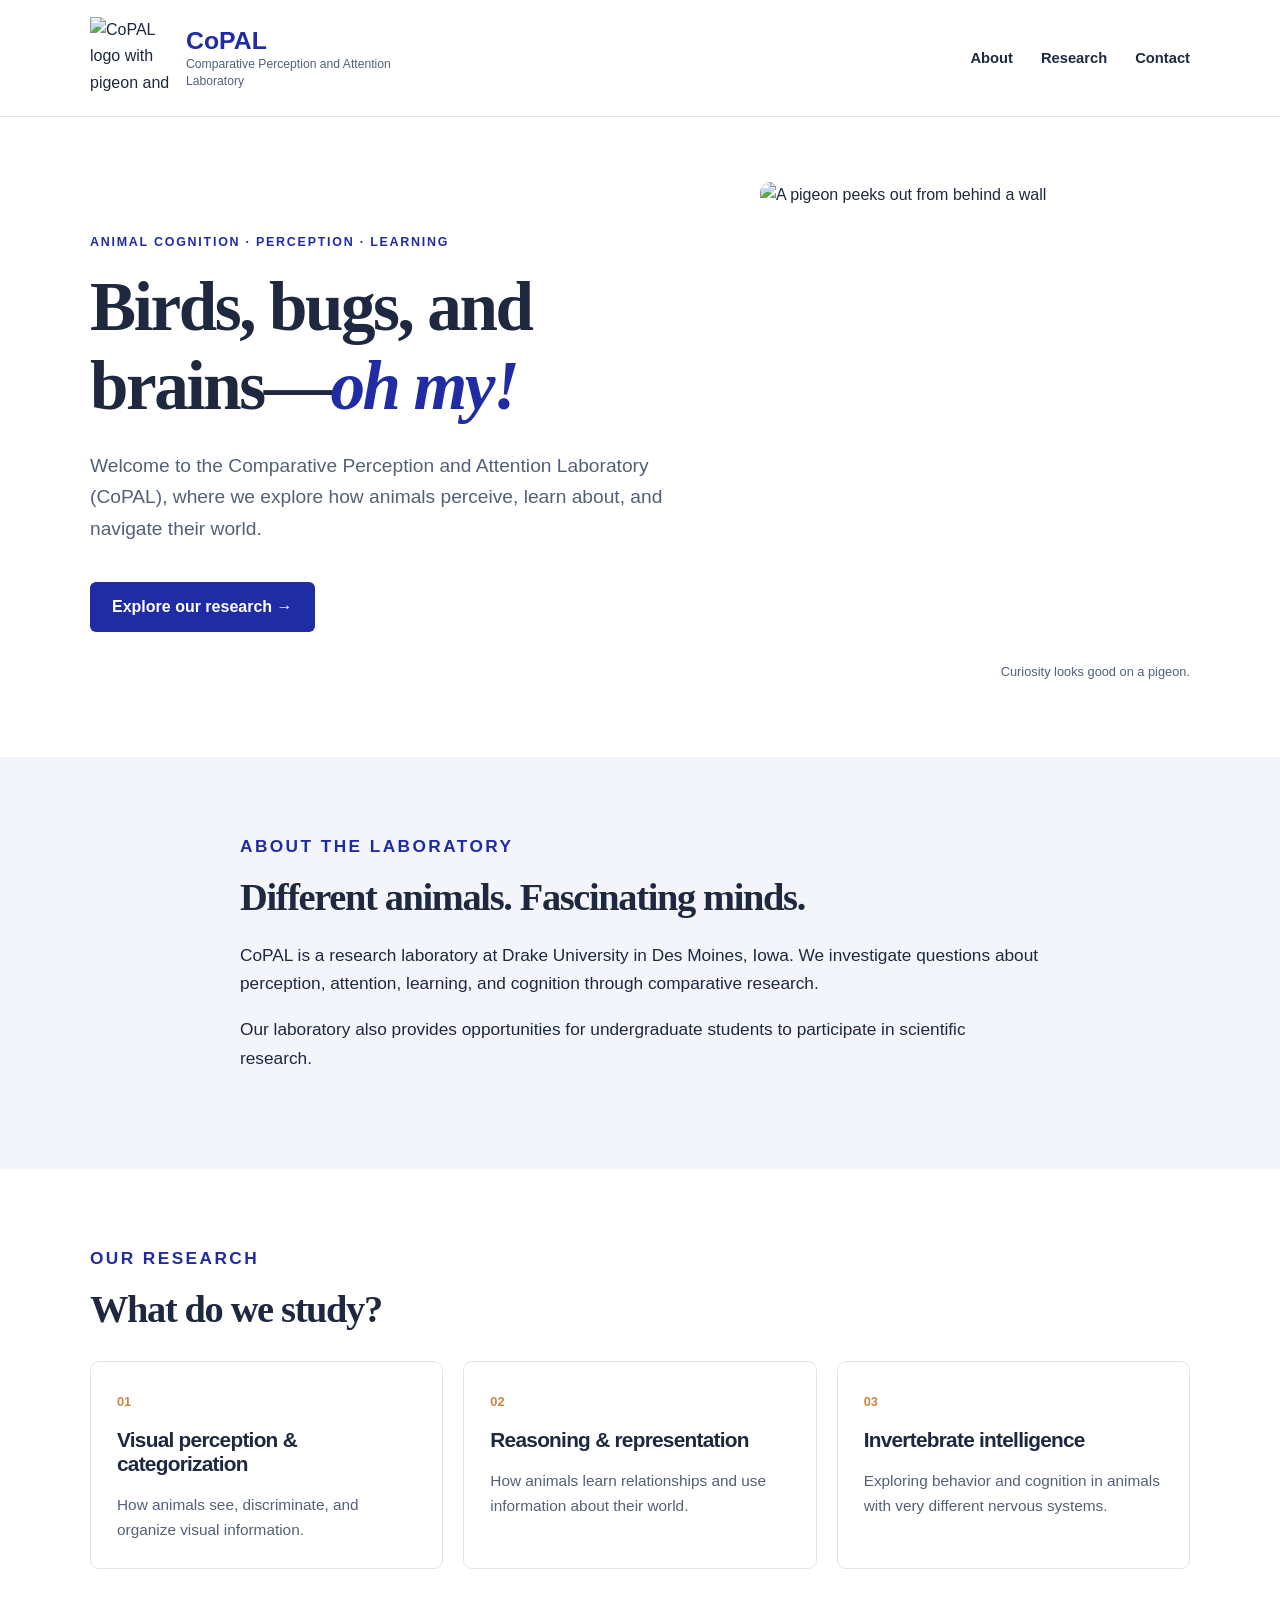
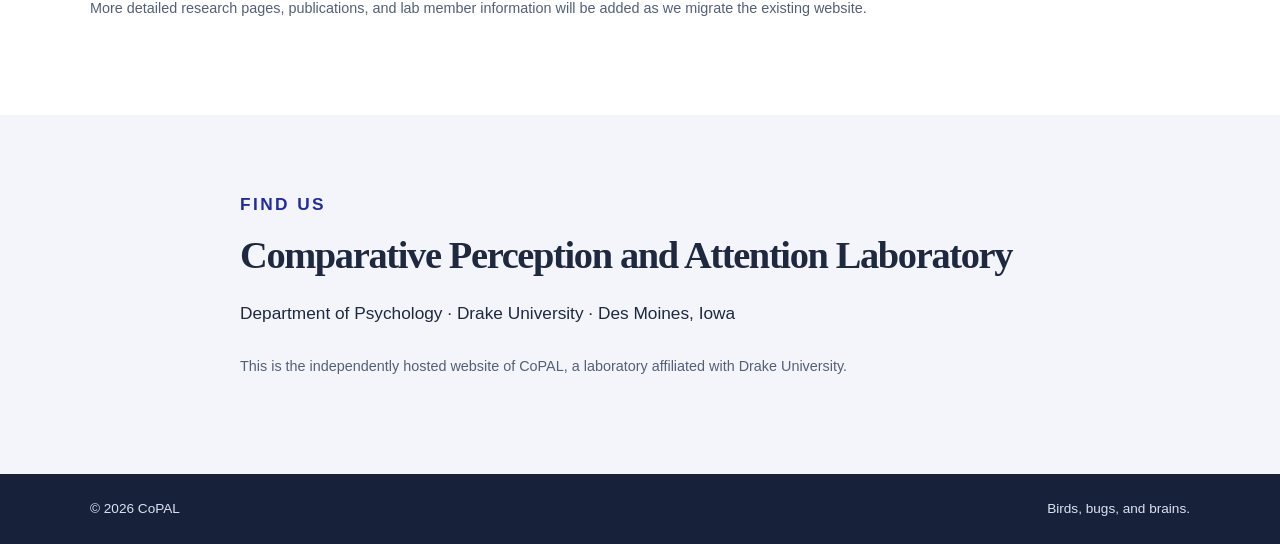
==== index.html @ 5a53067c "Add files via upload Back to a land of free, again!" ====
<!doctype html>
<html lang="en">
<head>
  <meta charset="utf-8">
  <meta name="viewport" content="width=device-width, initial-scale=1">
  <meta name="description" content="The Comparative Perception and Attention Laboratory (CoPAL) studies animal cognition, perception, and learning at Drake University.">
  <title>CoPAL | Comparative Perception and Attention Laboratory</title>
  <link rel="stylesheet" href="style.css">
</head>
<body>
  <a class="skip-link" href="#main">Skip to content</a>
  <header class="site-header">
    <div class="container header-inner">
      <a class="brand" href="index.html" aria-label="CoPAL home">
        <img src="images/copal-logo.png" alt="CoPAL logo with pigeon and cockroaches" width="82" height="82">
        <span><strong>CoPAL</strong><small>Comparative Perception and Attention Laboratory</small></span>
      </a>
      <nav aria-label="Main navigation">
        <a href="#about">About</a>
        <a href="#research">Research</a>
        <a href="#contact">Contact</a>
      </nav>
    </div>
  </header>
  <main id="main">
    <section class="hero container" aria-labelledby="hero-title">
      <div class="hero-copy">
        <p class="eyebrow">Animal cognition · Perception · Learning</p>
        <h1 id="hero-title">Birds, bugs, and brains—<em>oh my!</em></h1>
        <p class="intro">Welcome to the Comparative Perception and Attention Laboratory (CoPAL), where we explore how animals perceive, learn about, and navigate their world.</p>
        <a class="primary-link" href="#research">Explore our research <span aria-hidden="true">→</span></a>
      </div>
      <figure class="hero-photo">
        <img src="images/peeking-pigeon.jpg" alt="A pigeon peeks out from behind a wall" width="689" height="1024">
        <figcaption>Curiosity looks good on a pigeon.</figcaption>
      </figure>
    </section>
    <section id="about" class="section section-muted">
      <div class="container narrow">
        <p class="eyebrow">About the laboratory</p>
        <h2>Different animals. Fascinating minds.</h2>
        <p>CoPAL is a research laboratory at Drake University in Des Moines, Iowa. We investigate questions about perception, attention, learning, and cognition through comparative research.</p>
        <p>Our laboratory also provides opportunities for undergraduate students to participate in scientific research.</p>
      </div>
    </section>
    <section id="research" class="section container">
      <p class="eyebrow">Our research</p>
      <h2>What do we study?</h2>
      <div class="research-grid">
        <article class="research-card"><span class="card-number">01</span><h3>Visual perception &amp; categorization</h3><p>How animals see, discriminate, and organize visual information.</p></article>
        <article class="research-card"><span class="card-number">02</span><h3>Reasoning &amp; representation</h3><p>How animals learn relationships and use information about their world.</p></article>
        <article class="research-card"><span class="card-number">03</span><h3>Invertebrate intelligence</h3><p>Exploring behavior and cognition in animals with very different nervous systems.</p></article>
      </div>
      <p class="section-note">More detailed research pages, publications, and lab member information will be added as we migrate the existing website.</p>
    </section>
    <section id="contact" class="section section-muted">
      <div class="container narrow">
        <p class="eyebrow">Find us</p>
        <h2>Comparative Perception and Attention Laboratory</h2>
        <p>Department of Psychology · Drake University · Des Moines, Iowa</p>
        <p class="section-note">This is the independently hosted website of CoPAL, a laboratory affiliated with Drake University.</p>
      </div>
    </section>
  </main>
  <footer class="site-footer"><div class="container footer-inner"><span>© <span id="year">2026</span> CoPAL</span><span>Birds, bugs, and brains.</span></div></footer>
</body>
</html>
---- style.css ----
:root{--ink:#1e2940;--blue:#202ca4;--muted:#536078;--paper:#fff;--mist:#f3f5fa;--line:#dfe4ed;--accent:#cf8440}*{box-sizing:border-box}html{scroll-behavior:smooth}body{margin:0;background:var(--paper);color:var(--ink);font-family:Arial,Helvetica,sans-serif;line-height:1.65}a{color:var(--blue)}a:focus-visible{outline:3px solid var(--accent);outline-offset:4px}.container{width:min(1100px,calc(100% - 48px));margin:auto}.narrow{max-width:800px}.skip-link{position:absolute;left:-9999px;top:8px;background:white;padding:8px}.skip-link:focus{left:12px;z-index:10}.site-header{border-bottom:1px solid var(--line)}.header-inner{display:flex;align-items:center;justify-content:space-between;gap:24px;min-height:116px}.brand{display:flex;align-items:center;gap:14px;text-decoration:none;color:var(--ink)}.brand img{object-fit:contain}.brand strong{display:block;font-size:1.55rem;color:var(--blue);line-height:1.2}.brand small{display:block;font-size:.76rem;line-height:1.4;max-width:240px;color:var(--muted)}nav{display:flex;flex-wrap:wrap;gap:28px}nav a{text-decoration:none;font-weight:700;font-size:.92rem;color:var(--ink)}nav a:hover{color:var(--blue)}.hero{display:grid;grid-template-columns:1.15fr .85fr;gap:8%;align-items:center;padding-top:65px;padding-bottom:75px}.eyebrow{color:var(--blue);font-size:.78rem;font-weight:800;text-transform:uppercase;letter-spacing:.14em;margin:0 0 14px}h1,h2,h3{line-height:1.15;letter-spacing:-.035em}h1{font-family:Georgia,serif;font-size:clamp(2.9rem,5.4vw,5rem);margin:0 0 24px}h1 em{font-style:italic;color:var(--blue)}.intro{font-size:1.2rem;color:var(--muted);max-width:590px}.primary-link{display:inline-block;margin-top:18px;padding:12px 22px;background:var(--blue);color:white;border-radius:6px;text-decoration:none;font-weight:700}.primary-link:hover{background:#141c73}.hero-photo{margin:0;position:relative}.hero-photo img{display:block;width:100%;height:470px;object-fit:cover;object-position:center 38%;border-radius:10px}.hero-photo figcaption{text-align:right;font-size:.8rem;color:var(--muted);margin-top:9px}.section{padding-top:75px;padding-bottom:80px}.section-muted{background:var(--mist)}h2{font-family:Georgia,serif;font-size:clamp(2rem,3vw,2.8rem);margin:0 0 22px}.section p{font-size:1.08rem}.research-grid{display:grid;grid-template-columns:repeat(3,1fr);gap:20px;margin-top:30px}.research-card{border:1px solid var(--line);border-radius:9px;padding:26px;background:white}.card-number{font-size:.8rem;font-weight:800;color:var(--accent)}h3{font-size:1.3rem;margin:14px 0}.research-card p{color:var(--muted);font-size:.96rem;margin-bottom:0}.section-note{color:var(--muted);font-size:.9rem!important;margin-top:28px}.site-footer{background:#17213a;color:#dce2f1;padding:24px 0;font-size:.85rem}.footer-inner{display:flex;justify-content:space-between;gap:15px}@media(max-width:760px){.header-inner{align-items:flex-start;flex-direction:column;padding:16px 0;gap:12px}.brand img{width:66px;height:66px}nav{gap:20px;padding:4px 0 8px}.hero{grid-template-columns:1fr;gap:32px;padding-top:44px;padding-bottom:52px}.hero-photo img{height:360px;object-position:center 38%}.research-grid{grid-template-columns:1fr}.section{padding-top:55px;padding-bottom:60px}.footer-inner{flex-direction:column}}
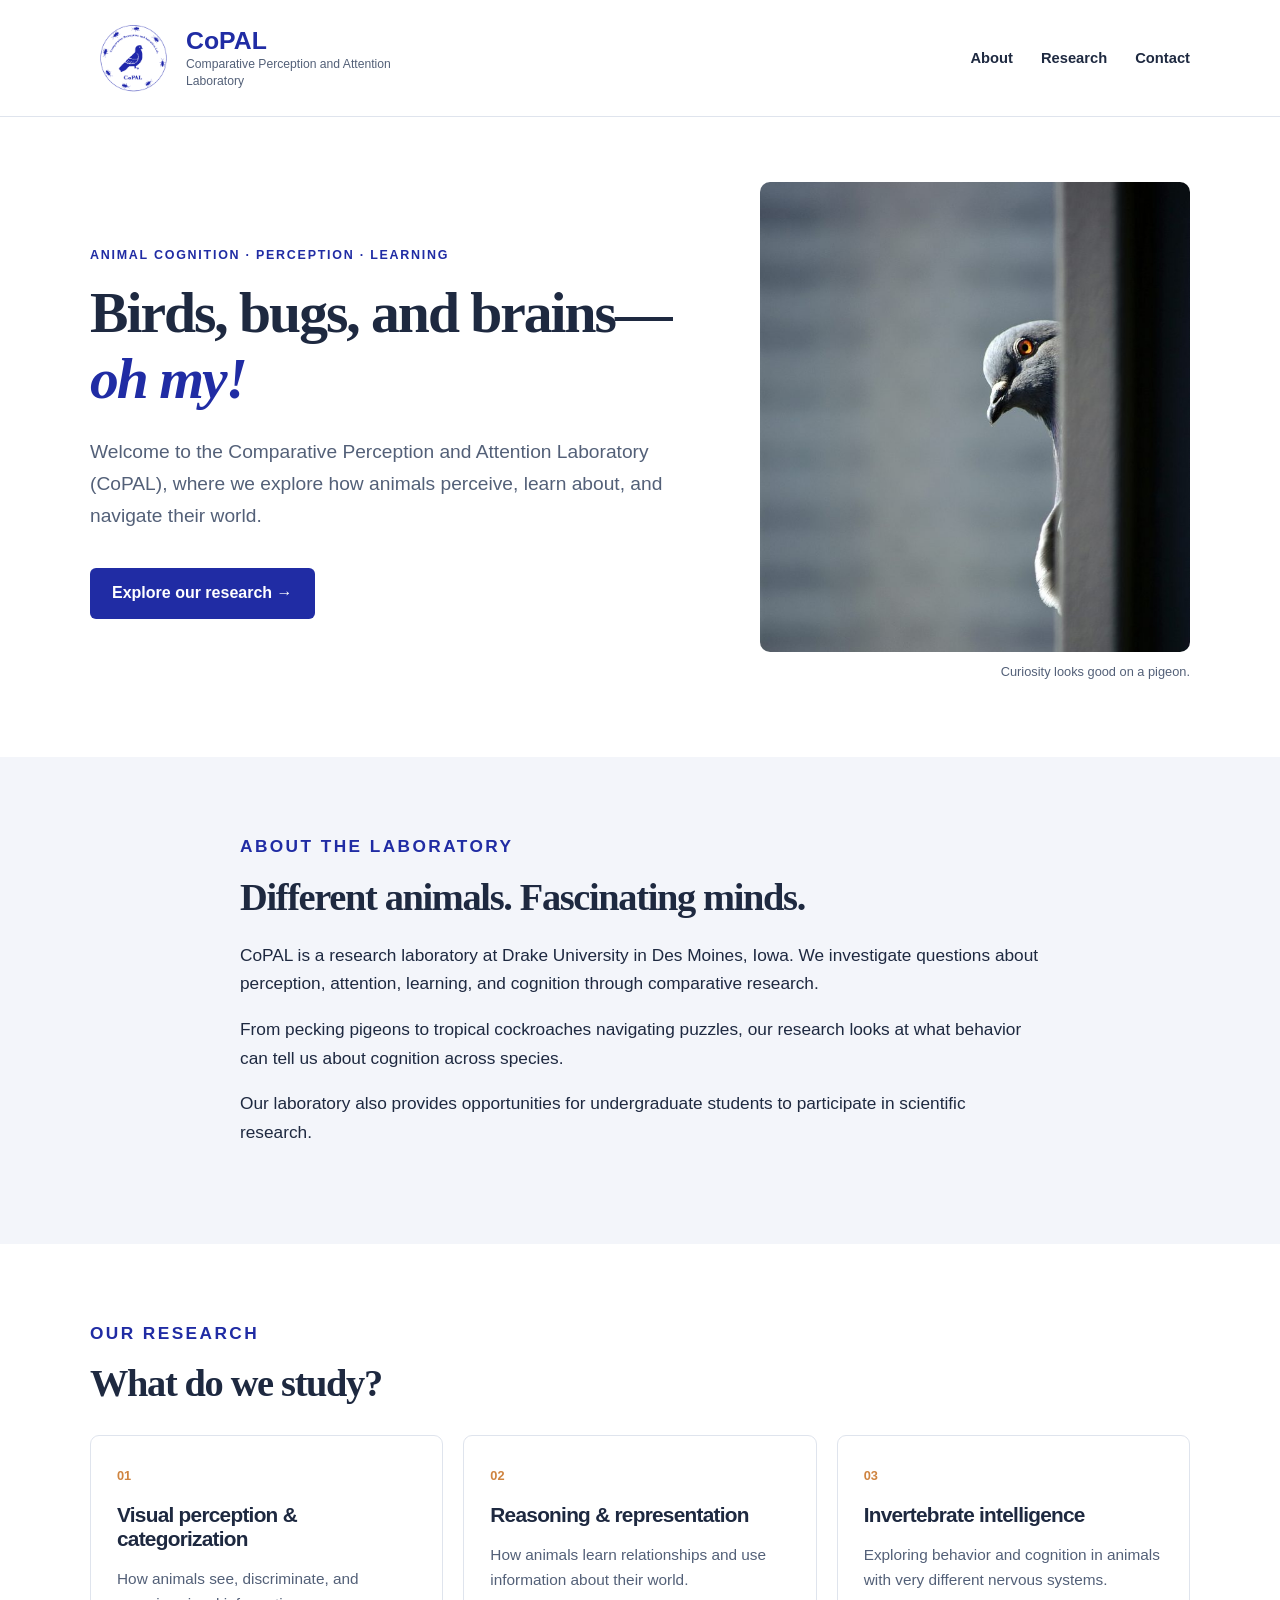
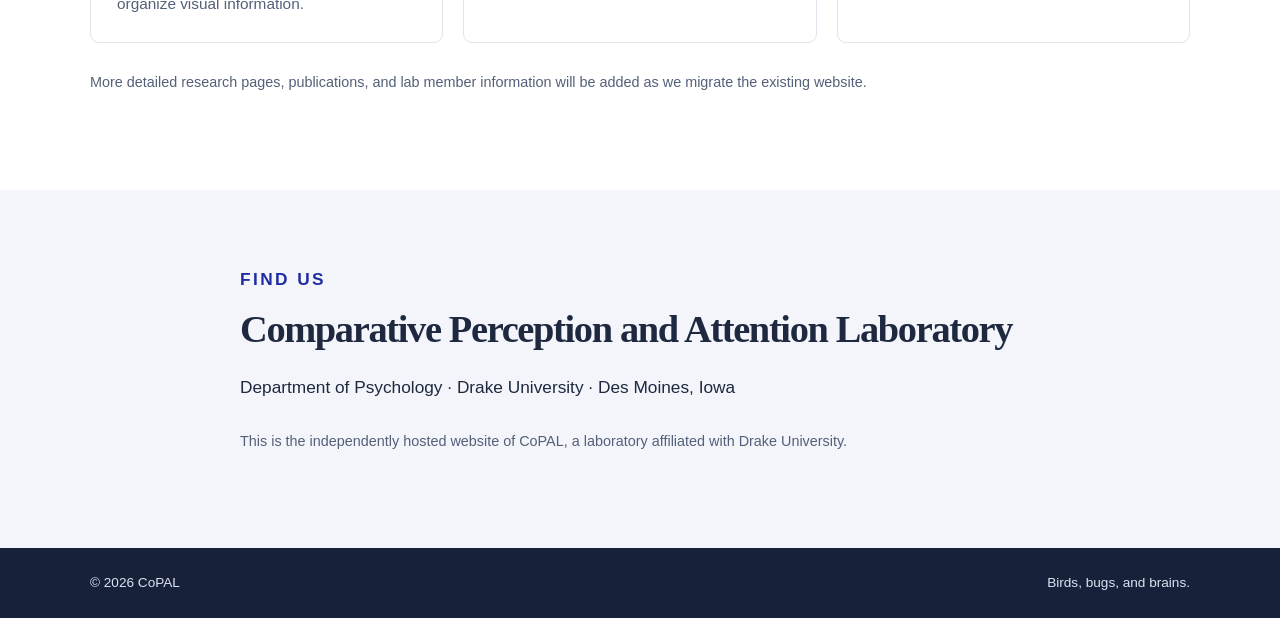
==== commit 741bcff3: "Add description of research activities to index.html" ====
--- a/index.html
+++ b/index.html
@@ -40,6 +40,7 @@
         <p class="eyebrow">About the laboratory</p>
         <h2>Different animals. Fascinating minds.</h2>
         <p>CoPAL is a research laboratory at Drake University in Des Moines, Iowa. We investigate questions about perception, attention, learning, and cognition through comparative research.</p>
+        <p> From pecking pigeons to tropical cockroaches navigating puzzles, our research looks at what behavior can tell us about cognition across species. </p>
         <p>Our laboratory also provides opportunities for undergraduate students to participate in scientific research.</p>
       </div>
     </section>
--- a/style.css
+++ b/style.css
@@ -1 +1,305 @@
-:root{--ink:#1e2940;--blue:#202ca4;--muted:#536078;--paper:#fff;--mist:#f3f5fa;--line:#dfe4ed;--accent:#cf8440}*{box-sizing:border-box}html{scroll-behavior:smooth}body{margin:0;background:var(--paper);color:var(--ink);font-family:Arial,Helvetica,sans-serif;line-height:1.65}a{color:var(--blue)}a:focus-visible{outline:3px solid var(--accent);outline-offset:4px}.container{width:min(1100px,calc(100% - 48px));margin:auto}.narrow{max-width:800px}.skip-link{position:absolute;left:-9999px;top:8px;background:white;padding:8px}.skip-link:focus{left:12px;z-index:10}.site-header{border-bottom:1px solid var(--line)}.header-inner{display:flex;align-items:center;justify-content:space-between;gap:24px;min-height:116px}.brand{display:flex;align-items:center;gap:14px;text-decoration:none;color:var(--ink)}.brand img{object-fit:contain}.brand strong{display:block;font-size:1.55rem;color:var(--blue);line-height:1.2}.brand small{display:block;font-size:.76rem;line-height:1.4;max-width:240px;color:var(--muted)}nav{display:flex;flex-wrap:wrap;gap:28px}nav a{text-decoration:none;font-weight:700;font-size:.92rem;color:var(--ink)}nav a:hover{color:var(--blue)}.hero{display:grid;grid-template-columns:1.15fr .85fr;gap:8%;align-items:center;padding-top:65px;padding-bottom:75px}.eyebrow{color:var(--blue);font-size:.78rem;font-weight:800;text-transform:uppercase;letter-spacing:.14em;margin:0 0 14px}h1,h2,h3{line-height:1.15;letter-spacing:-.035em}h1{font-family:Georgia,serif;font-size:clamp(2.9rem,5.4vw,5rem);margin:0 0 24px}h1 em{font-style:italic;color:var(--blue)}.intro{font-size:1.2rem;color:var(--muted);max-width:590px}.primary-link{display:inline-block;margin-top:18px;padding:12px 22px;background:var(--blue);color:white;border-radius:6px;text-decoration:none;font-weight:700}.primary-link:hover{background:#141c73}.hero-photo{margin:0;position:relative}.hero-photo img{display:block;width:100%;height:470px;object-fit:cover;object-position:center 38%;border-radius:10px}.hero-photo figcaption{text-align:right;font-size:.8rem;color:var(--muted);margin-top:9px}.section{padding-top:75px;padding-bottom:80px}.section-muted{background:var(--mist)}h2{font-family:Georgia,serif;font-size:clamp(2rem,3vw,2.8rem);margin:0 0 22px}.section p{font-size:1.08rem}.research-grid{display:grid;grid-template-columns:repeat(3,1fr);gap:20px;margin-top:30px}.research-card{border:1px solid var(--line);border-radius:9px;padding:26px;background:white}.card-number{font-size:.8rem;font-weight:800;color:var(--accent)}h3{font-size:1.3rem;margin:14px 0}.research-card p{color:var(--muted);font-size:.96rem;margin-bottom:0}.section-note{color:var(--muted);font-size:.9rem!important;margin-top:28px}.site-footer{background:#17213a;color:#dce2f1;padding:24px 0;font-size:.85rem}.footer-inner{display:flex;justify-content:space-between;gap:15px}@media(max-width:760px){.header-inner{align-items:flex-start;flex-direction:column;padding:16px 0;gap:12px}.brand img{width:66px;height:66px}nav{gap:20px;padding:4px 0 8px}.hero{grid-template-columns:1fr;gap:32px;padding-top:44px;padding-bottom:52px}.hero-photo img{height:360px;object-position:center 38%}.research-grid{grid-template-columns:1fr}.section{padding-top:55px;padding-bottom:60px}.footer-inner{flex-direction:column}}
+/* CoPAL website stylesheet
+   Edit the colors in :root and the heading size in the h1 rule. */
+
+:root {
+    --ink:#1e2940;
+    --blue:#202ca4;
+    --muted:#536078;
+    --paper:#fff;
+    --mist:#f3f5fa;
+    --line:#dfe4ed;
+    --accent:#cf8440;
+}
+
+* {
+    box-sizing:border-box;
+}
+
+html {
+    scroll-behavior:smooth;
+}
+
+body {
+    margin:0;
+    background:var(--paper);
+    color:var(--ink);
+    font-family:Arial,Helvetica,sans-serif;
+    line-height:1.65;
+}
+
+a {
+    color:var(--blue);
+}
+
+a:focus-visible {
+    outline:3px solid var(--accent);
+    outline-offset:4px;
+}
+
+.container {
+    width:min(1100px,calc(100% - 48px));
+    margin:auto;
+}
+
+.narrow {
+    max-width:800px;
+}
+
+.skip-link {
+    position:absolute;
+    left:-9999px;
+    top:8px;
+    background:white;
+    padding:8px;
+}
+
+.skip-link:focus {
+    left:12px;
+    z-index:10;
+}
+
+.site-header {
+    border-bottom:1px solid var(--line);
+}
+
+.header-inner {
+    display:flex;
+    align-items:center;
+    justify-content:space-between;
+    gap:24px;
+    min-height:116px;
+}
+
+.brand {
+    display:flex;
+    align-items:center;
+    gap:14px;
+    text-decoration:none;
+    color:var(--ink);
+}
+
+.brand img {
+    object-fit:contain;
+}
+
+.brand strong {
+    display:block;
+    font-size:1.55rem;
+    color:var(--blue);
+    line-height:1.2;
+}
+
+.brand small {
+    display:block;
+    font-size:.76rem;
+    line-height:1.4;
+    max-width:240px;
+    color:var(--muted);
+}
+
+nav {
+    display:flex;
+    flex-wrap:wrap;
+    gap:28px;
+}
+
+nav a {
+    text-decoration:none;
+    font-weight:700;
+    font-size:.92rem;
+    color:var(--ink);
+}
+
+nav a:hover {
+    color:var(--blue);
+}
+
+.hero {
+    display:grid;
+    grid-template-columns:1.15fr .85fr;
+    gap:8%;
+    align-items:center;
+    padding-top:65px;
+    padding-bottom:75px;
+}
+
+.eyebrow {
+    color:var(--blue);
+    font-size:.78rem;
+    font-weight:800;
+    text-transform:uppercase;
+    letter-spacing:.14em;
+    margin:0 0 14px;
+}
+
+h1,h2,h3 {
+    line-height:1.15;
+    letter-spacing:-.035em;
+}
+
+h1 {
+    font-family:Georgia,serif;
+    font-size:clamp(2.5rem,4.5vw,4.5rem);
+    margin:0 0 24px;
+}
+
+h1 em {
+    font-style:italic;
+    color:var(--blue);
+}
+
+.intro {
+    font-size:1.2rem;
+    color:var(--muted);
+    max-width:590px;
+}
+
+.primary-link {
+    display:inline-block;
+    margin-top:18px;
+    padding:12px 22px;
+    background:var(--blue);
+    color:white;
+    border-radius:6px;
+    text-decoration:none;
+    font-weight:700;
+}
+
+.primary-link:hover {
+    background:#141c73;
+}
+
+.hero-photo {
+    margin:0;
+    position:relative;
+}
+
+.hero-photo img {
+    display:block;
+    width:100%;
+    height:470px;
+    object-fit:cover;
+    object-position:center 38%;
+    border-radius:10px;
+}
+
+.hero-photo figcaption {
+    text-align:right;
+    font-size:.8rem;
+    color:var(--muted);
+    margin-top:9px;
+}
+
+.section {
+    padding-top:75px;
+    padding-bottom:80px;
+}
+
+.section-muted {
+    background:var(--mist);
+}
+
+h2 {
+    font-family:Georgia,serif;
+    font-size:clamp(2rem,3vw,2.8rem);
+    margin:0 0 22px;
+}
+
+.section p {
+    font-size:1.08rem;
+}
+
+.research-grid {
+    display:grid;
+    grid-template-columns:repeat(3,1fr);
+    gap:20px;
+    margin-top:30px;
+}
+
+.research-card {
+    border:1px solid var(--line);
+    border-radius:9px;
+    padding:26px;
+    background:white;
+}
+
+.card-number {
+    font-size:.8rem;
+    font-weight:800;
+    color:var(--accent);
+}
+
+h3 {
+    font-size:1.3rem;
+    margin:14px 0;
+}
+
+.research-card p {
+    color:var(--muted);
+    font-size:.96rem;
+    margin-bottom:0;
+}
+
+.section-note {
+    color:var(--muted);
+    font-size:.9rem!important;
+    margin-top:28px;
+}
+
+.site-footer {
+    background:#17213a;
+    color:#dce2f1;
+    padding:24px 0;
+    font-size:.85rem;
+}
+
+.footer-inner {
+    display:flex;
+    justify-content:space-between;
+    gap:15px;
+}
+
+@media(max-width:760px) {
+    .header-inner {
+        align-items:flex-start;
+        flex-direction:column;
+        padding:16px 0;
+        gap:12px;
+    }
+
+    .brand img {
+        width:66px;
+        height:66px;
+    }
+
+    nav {
+        gap:20px;
+        padding:4px 0 8px;
+    }
+
+    .hero {
+        grid-template-columns:1fr;
+        gap:32px;
+        padding-top:44px;
+        padding-bottom:52px;
+    }
+
+    .hero-photo img {
+        height:360px;
+        object-position:center 38%;
+    }
+
+    .research-grid {
+        grid-template-columns:1fr;
+    }
+
+    .section {
+        padding-top:55px;
+        padding-bottom:60px;
+    }
+
+    .footer-inner {
+        flex-direction:column;
+    }
+
+}
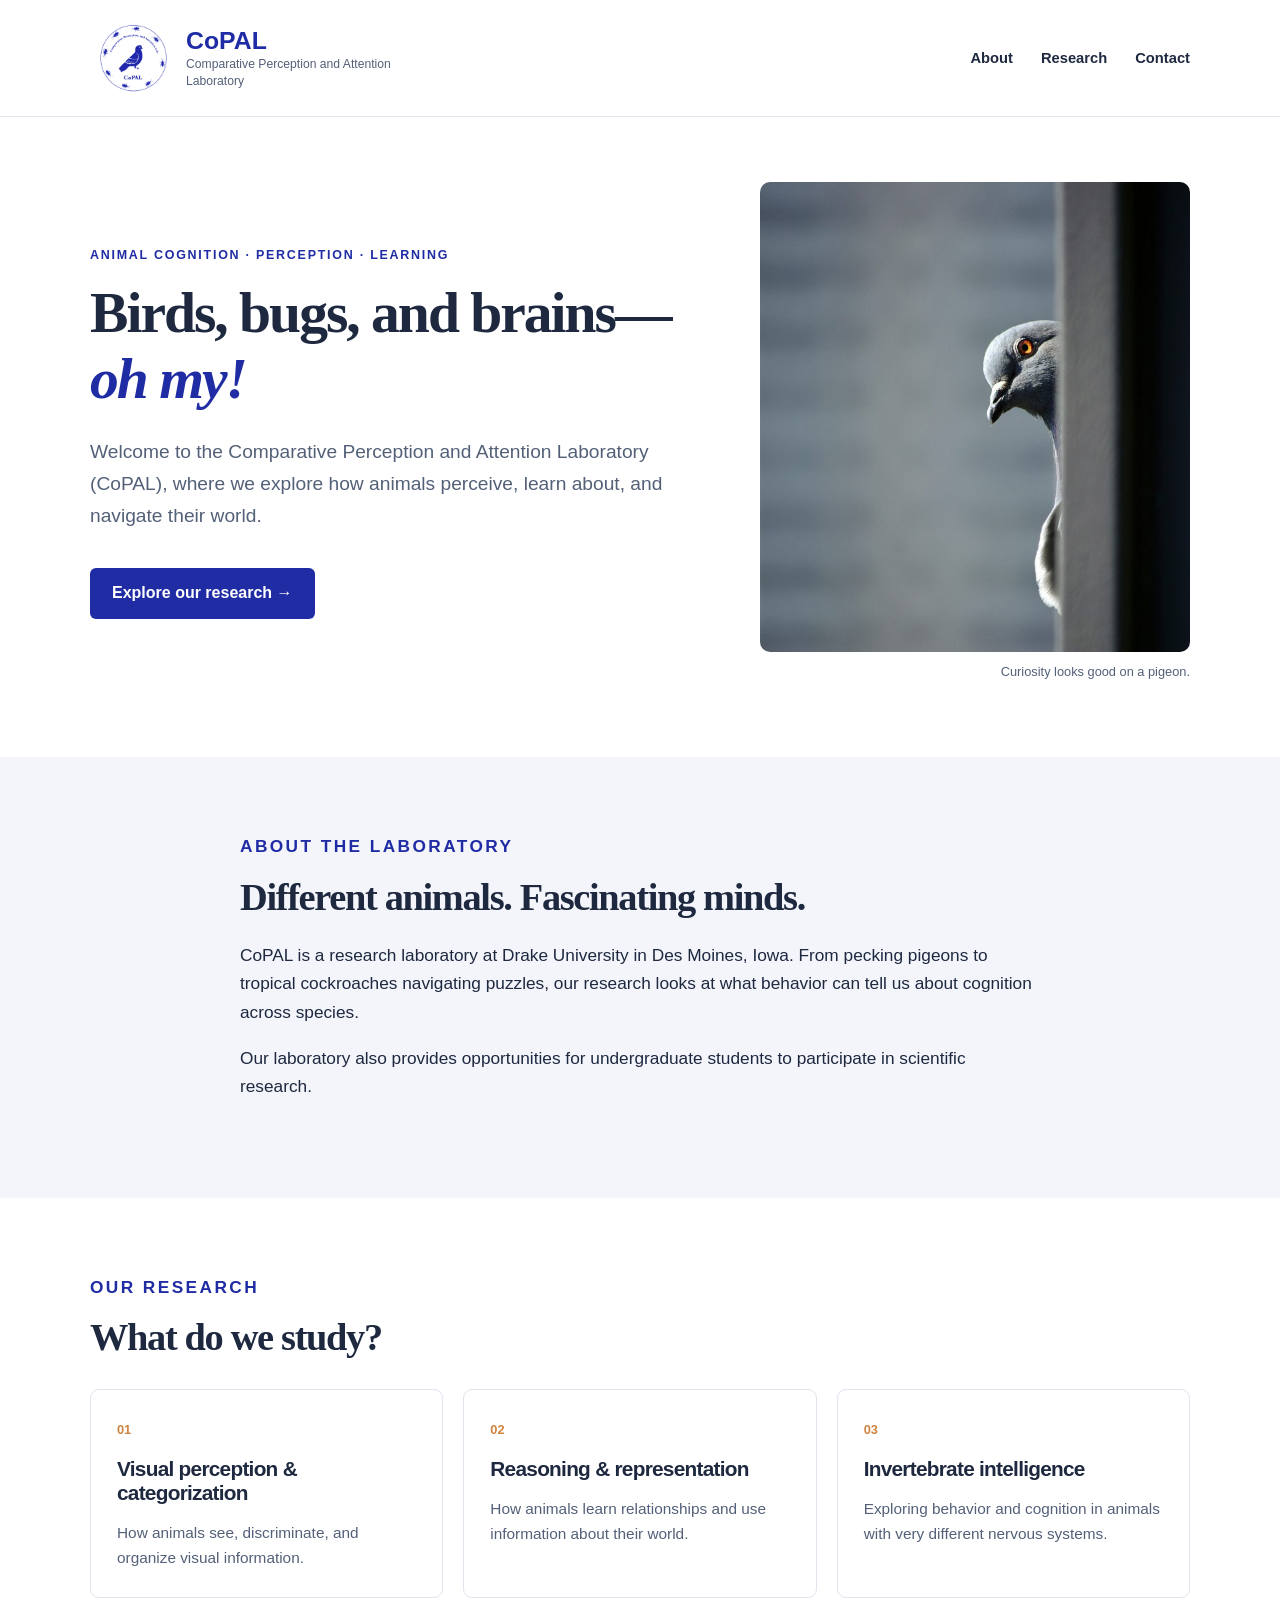
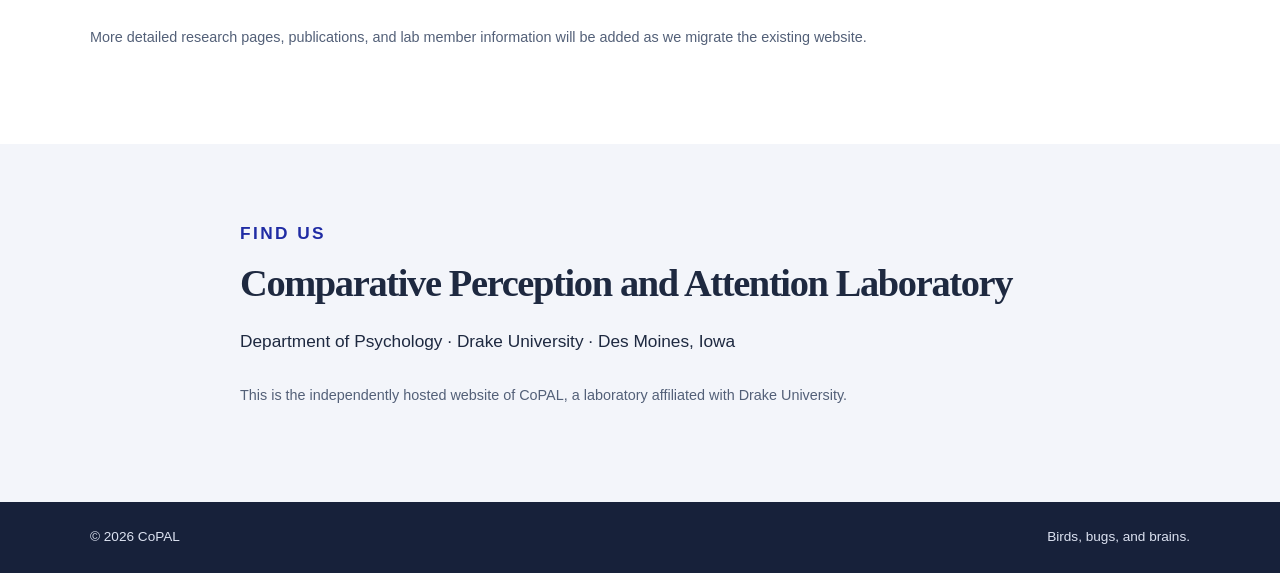
==== commit b5d6b985: "Combine two paragraphs about CoPAL research" ====
--- a/index.html
+++ b/index.html
@@ -39,8 +39,7 @@
       <div class="container narrow">
         <p class="eyebrow">About the laboratory</p>
         <h2>Different animals. Fascinating minds.</h2>
-        <p>CoPAL is a research laboratory at Drake University in Des Moines, Iowa. We investigate questions about perception, attention, learning, and cognition through comparative research.</p>
-        <p> From pecking pigeons to tropical cockroaches navigating puzzles, our research looks at what behavior can tell us about cognition across species. </p>
+        <p>CoPAL is a research laboratory at Drake University in Des Moines, Iowa. From pecking pigeons to tropical cockroaches navigating puzzles, our research looks at what behavior can tell us about cognition across species. </p>
         <p>Our laboratory also provides opportunities for undergraduate students to participate in scientific research.</p>
       </div>
     </section>
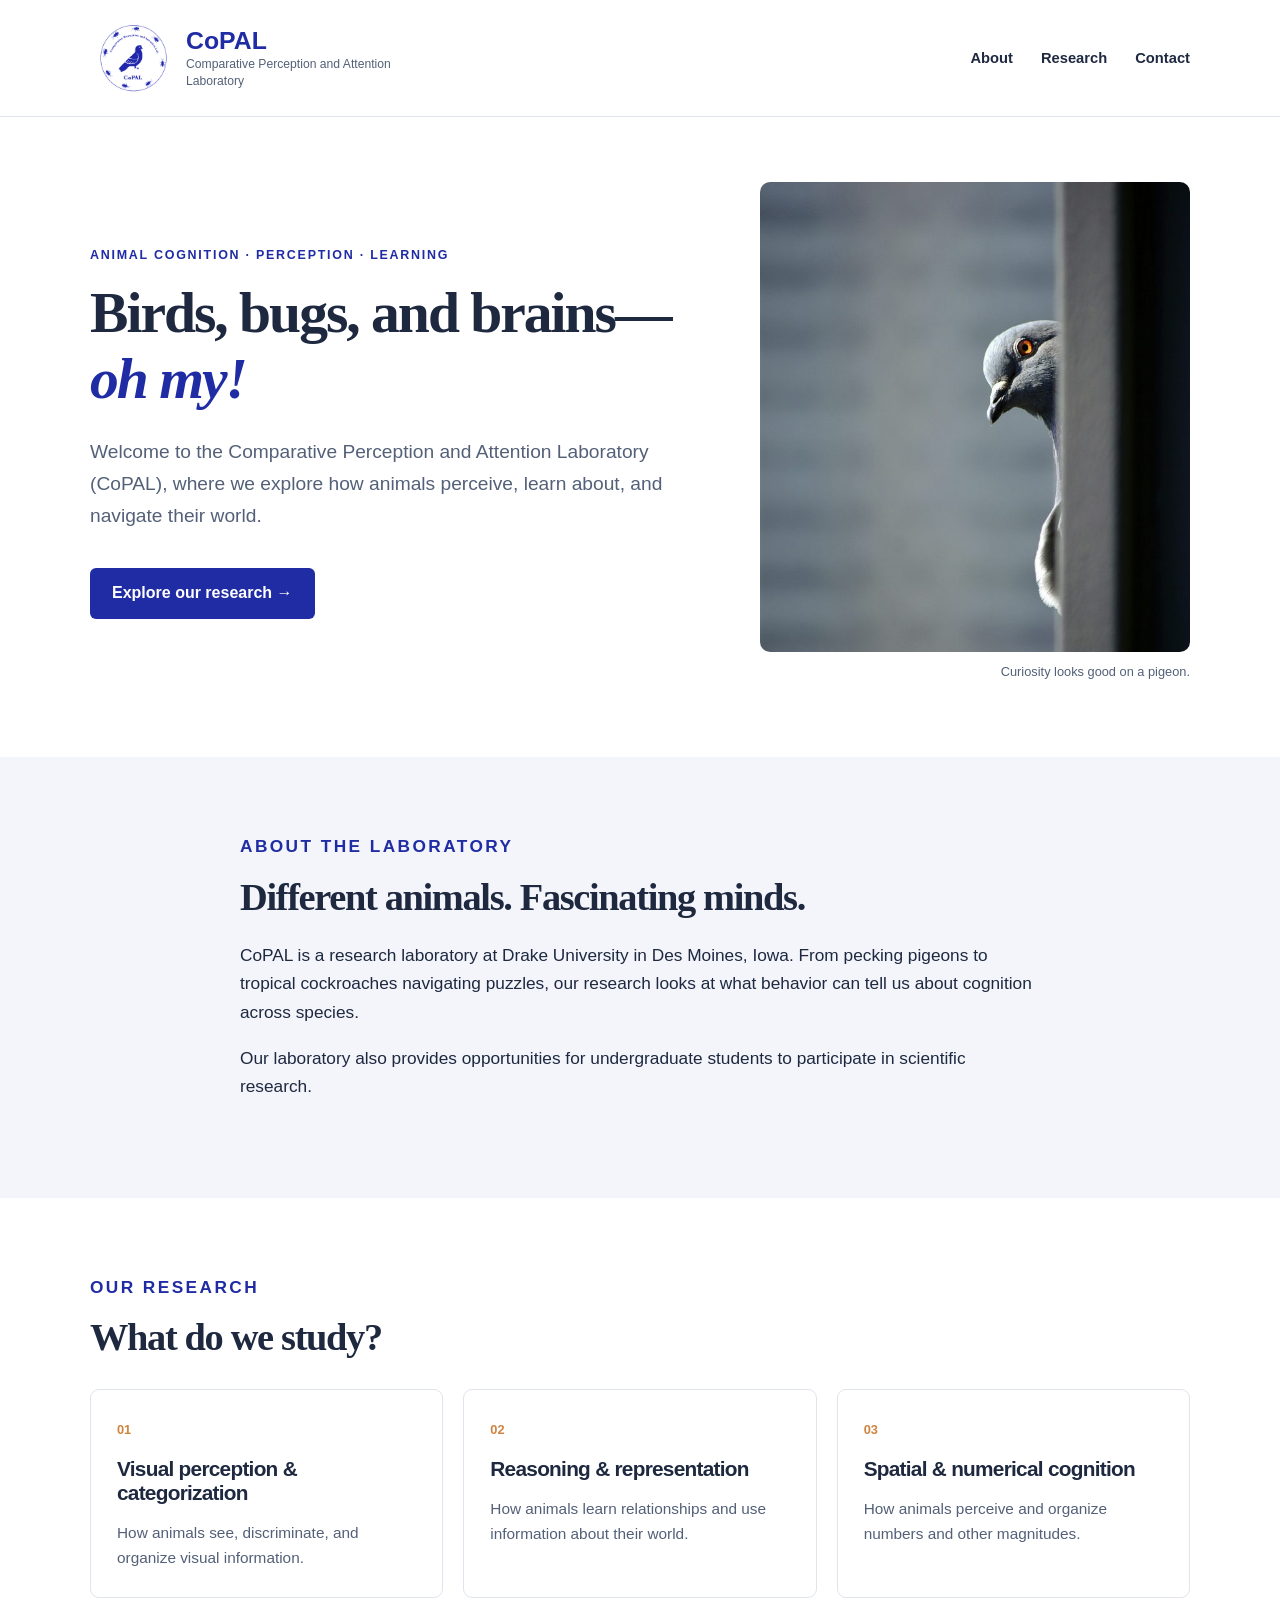
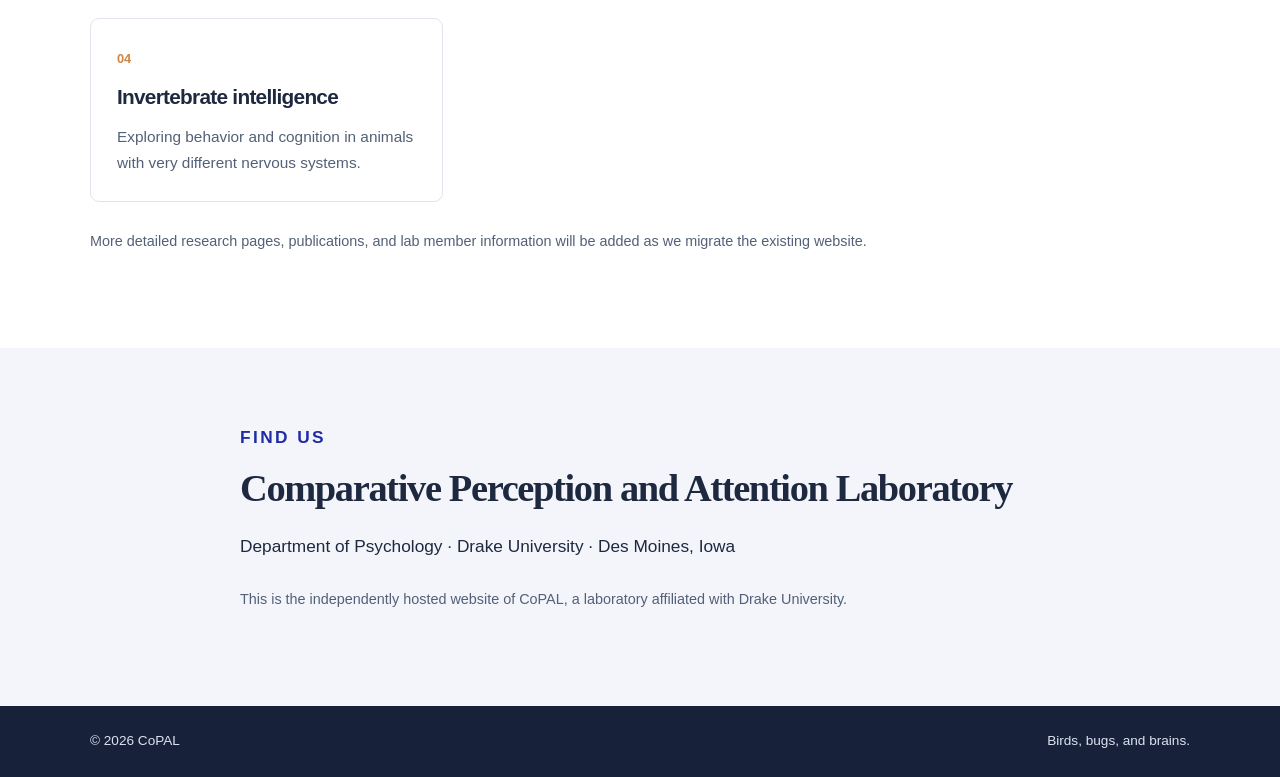
==== commit 6dc7c99b: "Update research topics in index.html" ====
--- a/index.html
+++ b/index.html
@@ -49,7 +49,8 @@
       <div class="research-grid">
         <article class="research-card"><span class="card-number">01</span><h3>Visual perception &amp; categorization</h3><p>How animals see, discriminate, and organize visual information.</p></article>
         <article class="research-card"><span class="card-number">02</span><h3>Reasoning &amp; representation</h3><p>How animals learn relationships and use information about their world.</p></article>
-        <article class="research-card"><span class="card-number">03</span><h3>Invertebrate intelligence</h3><p>Exploring behavior and cognition in animals with very different nervous systems.</p></article>
+        <article class="research-card"><span class="card-number">03</span><h3>Spatial &amp; numerical cognition</h3><p>How animals perceive and organize numbers and other magnitudes.</p></article>
+        <article class="research-card"><span class="card-number">04</span><h3>Invertebrate intelligence</h3><p>Exploring behavior and cognition in animals with very different nervous systems.</p></article>
       </div>
       <p class="section-note">More detailed research pages, publications, and lab member information will be added as we migrate the existing website.</p>
     </section>
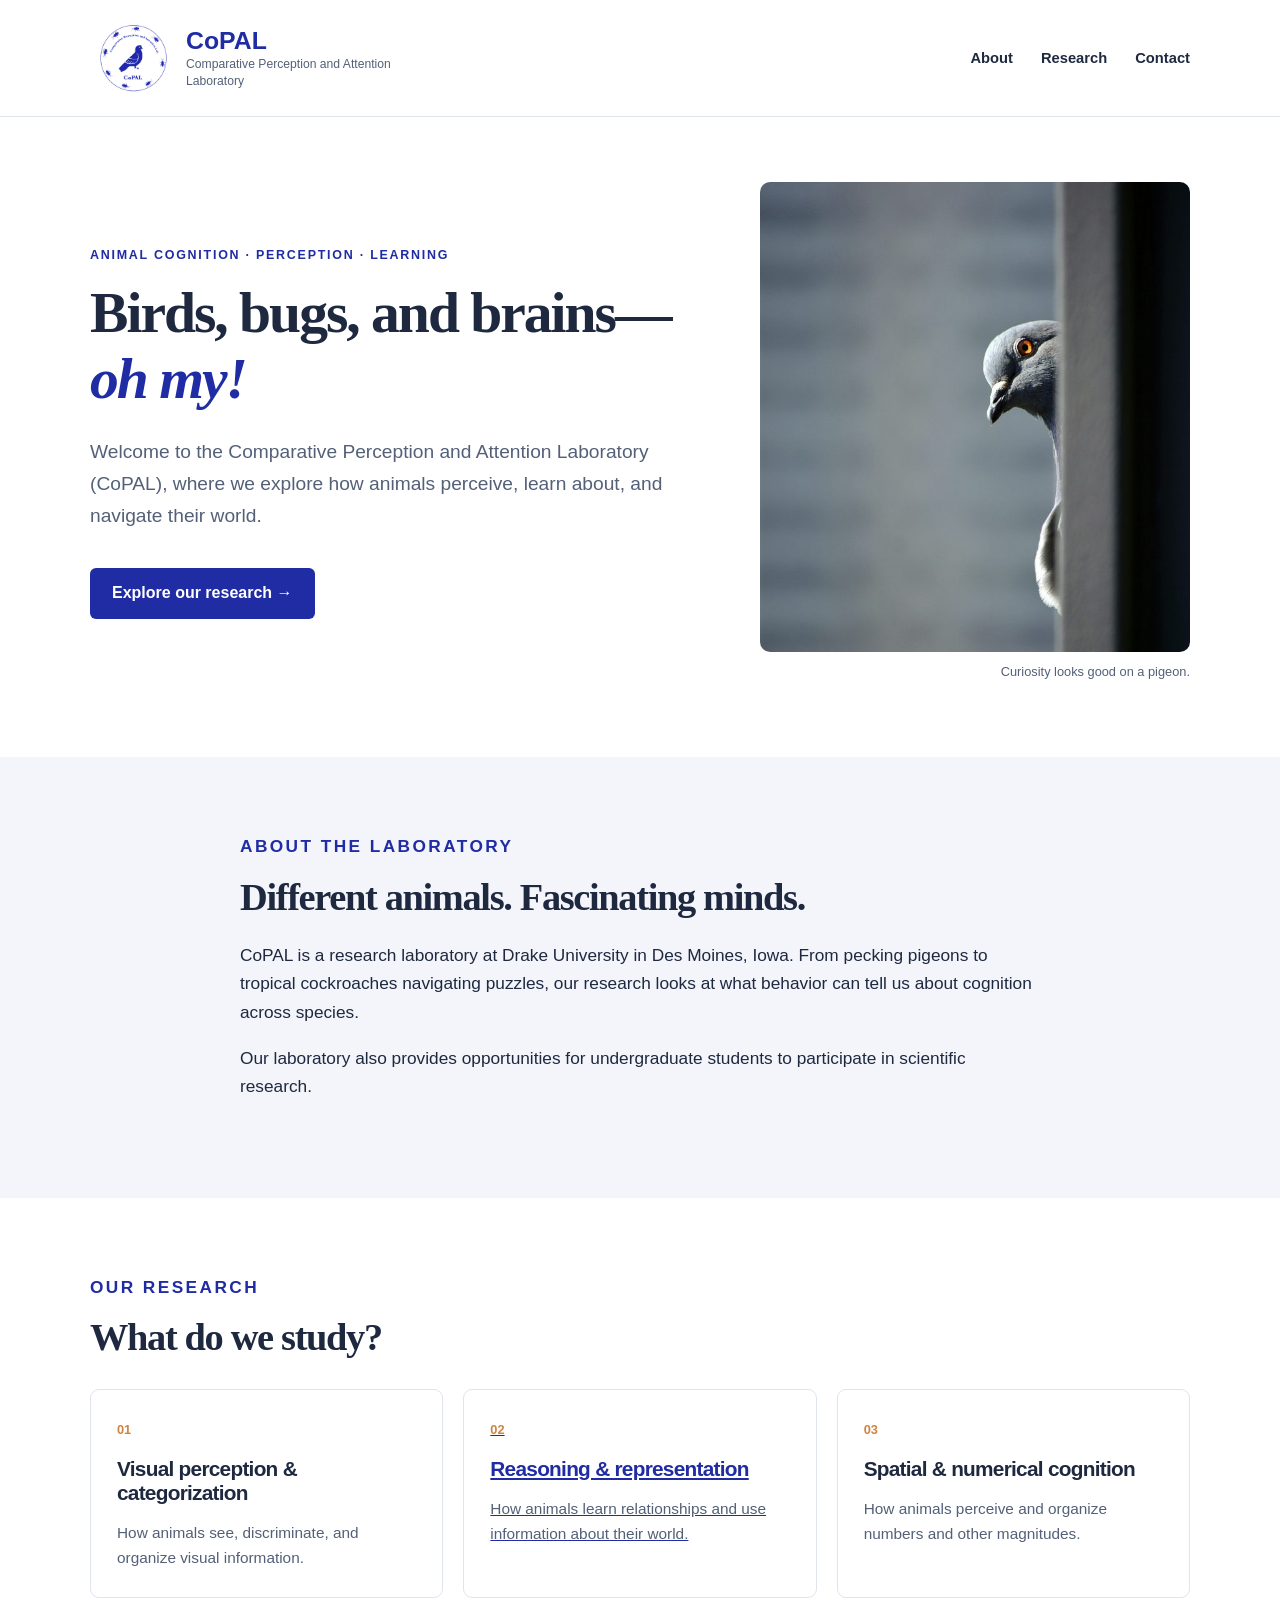
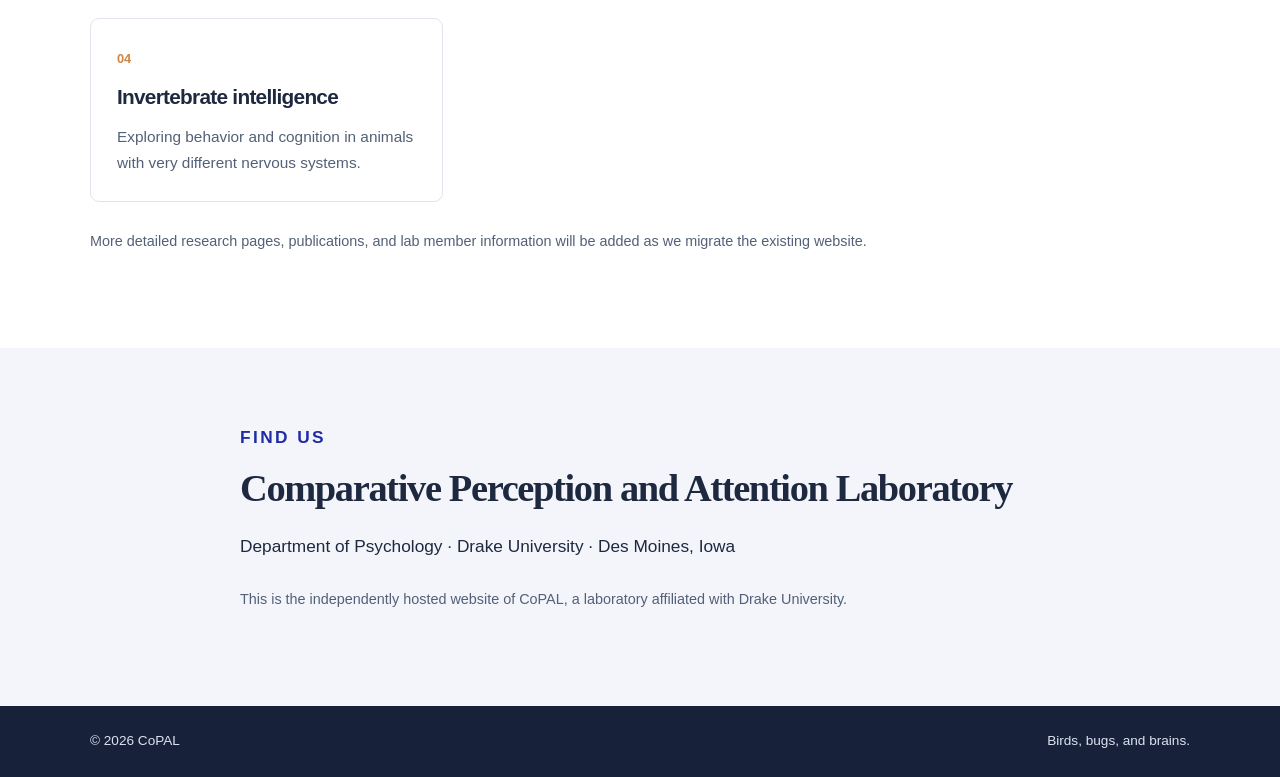
==== commit a14a849d: "Change article to anchor for reasoning section" ====
--- a/index.html
+++ b/index.html
@@ -48,7 +48,7 @@
       <h2>What do we study?</h2>
       <div class="research-grid">
         <article class="research-card"><span class="card-number">01</span><h3>Visual perception &amp; categorization</h3><p>How animals see, discriminate, and organize visual information.</p></article>
-        <article class="research-card"><span class="card-number">02</span><h3>Reasoning &amp; representation</h3><p>How animals learn relationships and use information about their world.</p></article>
+        <a class="research-card" href="relational-learning.html"><span class="card-number">02</span><h3>Reasoning &amp; representation</h3><p>How animals learn relationships and use information about their world.</p></a>
         <article class="research-card"><span class="card-number">03</span><h3>Spatial &amp; numerical cognition</h3><p>How animals perceive and organize numbers and other magnitudes.</p></article>
         <article class="research-card"><span class="card-number">04</span><h3>Invertebrate intelligence</h3><p>Exploring behavior and cognition in animals with very different nervous systems.</p></article>
       </div>
